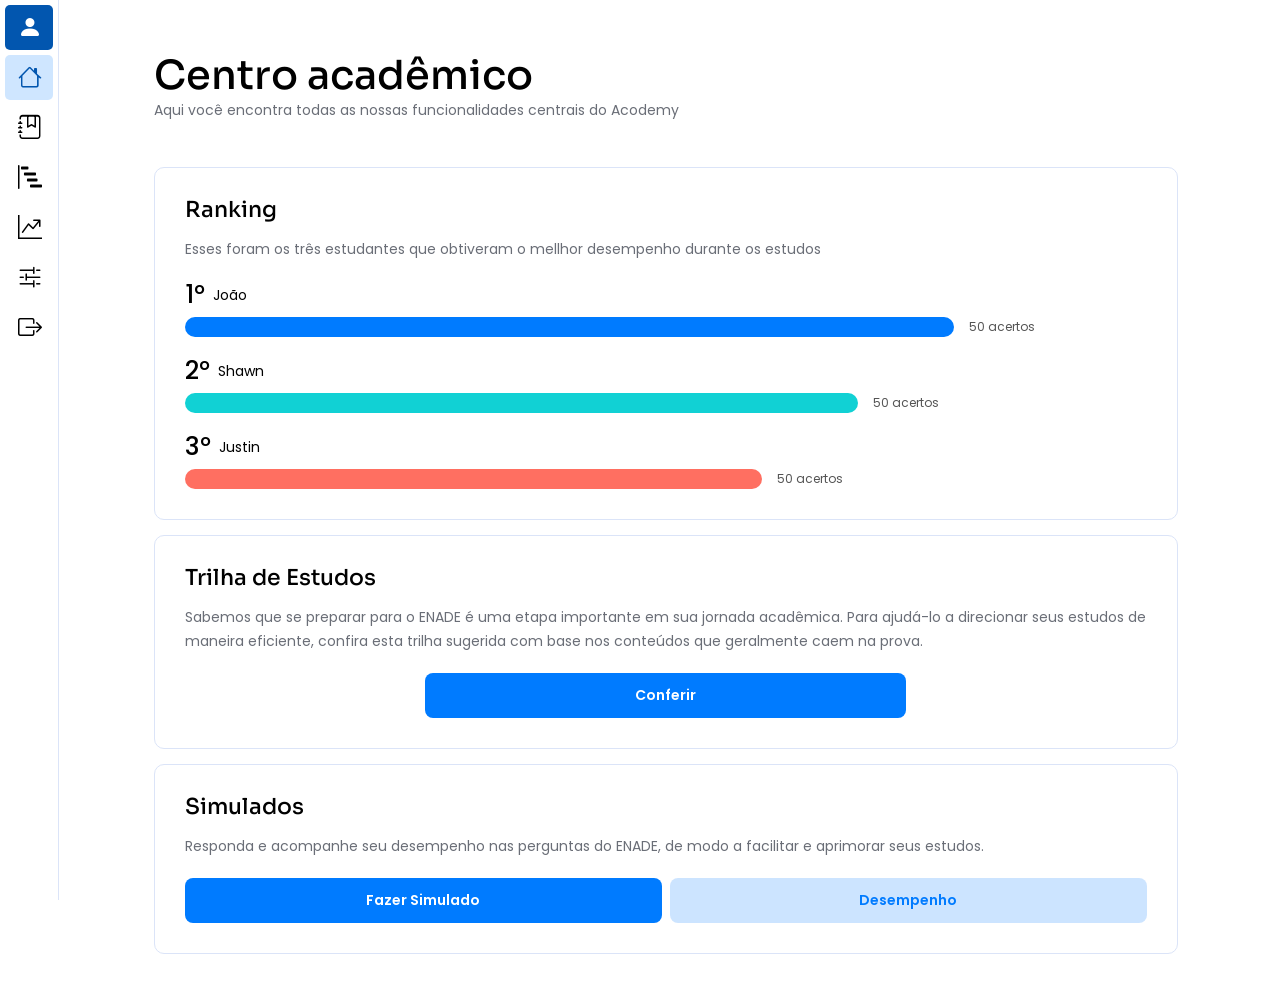
==== pages/estudante_pages/home/index.html @ 1bf79064 "13/12/2023 - 20:55" ====
<!DOCTYPE html>
<html lang="pt-br">

<head>
    <meta charset="UTF-8">
    <meta name="viewport" content="width=device-width, initial-scale=1.0">
    <link rel="stylesheet" href="style.css">
    <link rel="stylesheet" href="https://cdn.jsdelivr.net/npm/bootstrap-icons@1.11.2/font/bootstrap-icons.min.css">
    <title>Home Estudante</title>
</head>

<body>
    <nav class="menu-lateral">
        <ul>
            <li class="item-menu" id="user">
                <a href="#" style="cursor: default;">
                    <span class="icon" id="user"><i class="bi bi-person-fill"></i></span>
                    <span class="txt-link" id="user">Manuela</span>
                    <!-- aqui vai o nome do usuário que estiver logado no momento -->
                </a>
            </li>
            <li class="item-menu" id="activate">
                <a href="../home/index.php">
                    <span class="icon" id="activate"><i class="bi bi-house"></i></span>
                    <span class="txt-link" id="activate">Home</span>
                </a>
            </li>
            <li class="item-menu">
                <a href="../simulado/index.html">
                    <span class="icon"><i class="bi bi-journal-bookmark"></i></span>
                    <span class="txt-link">Simulados</span>
                </a>
            </li>
            <li class="item-menu">
                <a href="#">
                    <span class="icon"><i class="bi bi-bar-chart-steps"></i></span>
                    <span class="txt-link">Trilha</span>
                </a>
            </li>
            <li class="item-menu">
                <a href="#">
                    <span class="icon"><i class="bi bi-graph-up-arrow"></i></span>
                    <span class="txt-link">Desempenho</span>
                </a>
            </li>
            <li class="item-menu">
                <a href="#">
                    <span class="icon"><i class="bi bi-sliders2"></i></span>
                    <span class="txt-link">Configurações</span>
                </a>
            </li>
            <li class="item-menu logout">
                <a href="#">
                    <span class="icon"><i class="bi bi-box-arrow-right"></i></span>
                    <span class="txt-link">Sair</span>
                </a>
            </li>
        </ul>
    </nav>
    <main>
        <div class="text">
            <h1>Centro acadêmico</h1>
            <p class="area-description-2">Aqui você encontra todas as nossas funcionalidades centrais do Acodemy</p>
        </div>
        <div class="container-areas">
            <div class="container-child child-1">
                <div class="ranking">
                    <h1 class="area-title">Ranking</h1>
                    <p class="area-description">Esses foram os três estudantes que obtiveram o mellhor desempenho
                        durante os estudos</p>
                    <div class="result-student">
                        <div class="infos-name-result">
                            <h1>1°</h1>
                            <p>João</p>
                        </div>
                        <div class="bar">
                            <div class="progress-bar item-1"></div>
                            <p class="acertos-quantidade">50 acertos</p>
                        </div>
                    </div>
                    <div class="result-student">
                        <div class="infos-name-result">
                            <h1>2°</h1>
                            <p>Shawn</p>
                        </div>
                        <div class="bar">
                            <div class="progress-bar item-2"></div>
                            <p class="acertos-quantidade">50 acertos</p>
                        </div>
                    </div>
                    <div class="result-student">
                        <div class="infos-name-result">
                            <h1>3°</h1>
                            <p>Justin</p>
                        </div>
                        <div class="bar">
                            <div class="progress-bar item-3"></div>
                            <p class="acertos-quantidade">50 acertos</p>
                        </div>
                    </div>
                </div>
            </div>
            <div class="container-child child-2">
                <div class="provas">
                    <h1 class="area-title">Trilha de Estudos</h1>
                    <p class="area-description">Sabemos que se preparar para o ENADE é uma etapa importante em sua
                        jornada
                        acadêmica. Para ajudá-lo a direcionar seus estudos de maneira eficiente, confira esta trilha
                        sugerida
                        com base nos conteúdos que geralmente caem na prova.</p>
                    <div class="btn-container">
                        <a href="../cad_estudantes/index.html" class="btn-cad">Conferir</a>
                        <!-- ajustar esse link e deixar essa parte melhor -->
                    </div>
                </div>
                <div class="provas">
                    <h1 class="area-title">Simulados</h1>
                    <p class="area-description">Responda e acompanhe seu desempenho nas perguntas do ENADE,
                        de modo a facilitar e aprimorar seus estudos.</p>
                    <div class="btn-container">
                        <a href="../questionario/index.html" class="btn-cad">Fazer Simulado</a>
                        <a href="../resumo/index.html" class="btn-view">Desempenho</a>
                    </div>
                </div>
            </div>
        </div>
    </main>
</body>

</html>
---- pages/estudante_pages/home/style.css ----
@import url('https://fonts.googleapis.com/css2?family=Poppins:wght@400;500;600;700&family=Sora:wght@300;400;500;600;700&display=swap');

* {
    margin: 0;
    padding: 0;
}

:root {
    --blue: #007BFF;
    --turquoise: #11D1D4;
    --salmon: #FF6F61;
    --black: #1F1F1F;
    --white: #FFF;
}

html {
    scroll-behavior: smooth;
}

body {
    display: flex;
    flex-direction: column;

    background-color: #fff;
    font-family: 'Poppins', sans-serif;
    font-size: 14px;

    box-sizing: border-box;
}

nav.menu-lateral {
    /*width: 250px;*/
    width: 58px;
    height: 100%;
    background-color: var(--white);

    position: fixed;
    left: 0;

    overflow: hidden;
    transition: .5s;
    border-right: 1px solid #DBE4F8;
}

nav.menu-lateral:hover {
    width: 200px;
    box-shadow: 15px 0px 30px 0px rgba(194, 202, 218, 0.5);
}

.btn-expandir {
    width: 100%;
    padding-left: 18px;
}

.btn-expandir>i {
    color: #000;
    font-size: 24px;
    cursor: pointer;
}

ul {
    height: auto;
    list-style-type: none;
}

ul li.item-menu a {
    color: #000;
    text-decoration: none;
    font-size: 14px;
    padding: 5px 5px;
    margin-left: 8px;

    display: flex;
    align-items: center;
}

ul li.item-menu a span.txt-link {
    margin-left: 18px;
}

ul li.item-menu a span.icon>i {
    font-size: 24px;
}

ul li.item-menu {
    transition: .3s;
    margin: 5px 5px;
    border-radius: 5px;
}

#activate {
    background-color: #CFE6FF;
    color: #0256AF;
}

#user {
    background-color: #0256AF;
    color: #fff;
}

ul li.item-menu a:hover {
    color: #0256AF;
}

ul li.logout:hover{
    background-color: #ffffff;
}

ul li.logout a:hover{
    color: #FF6F61;
}

/* a partir daqui não tem nada da navbar */
main {
    padding: 50px 8%;
    display: flex;
    flex-direction: column;
}

.text h1 {
    margin-bottom: -8px;
    font-size: 40px;
    font-family: Sora;
    font-weight: 500;
}

.container-areas,
.bancos {
    display: flex;
    flex-direction: row;
    gap: 15px;
}

.container-child {
    display: flex;
    flex-direction: column;
}

.child-1 {
    width: 42%;
    height: 100%;
}

.child-2 {
    width: 58%;
    gap: 15px;
}

.ranking,
.provas,
.banco-item {
    background-color: #FFF;
    padding: 30px;
    border-radius: 10px;
    border: 1px solid #DBE4F8;
    transition: .3s;
}

.ranking:hover,
.provas:hover,
.banco-item:hover {
    box-shadow: 0px 10px 10px 0px rgba(168, 168, 168, 0.25);
}

.provas {
    height: 100%;
}

.progress-bar {
    height: 20px;
    border-radius: 20px;
}

.item-1 {
    background: var(--blue);
    width: 80%;
}

.item-2 {
    background: var(--turquoise);
    width: 70%;
}

.item-3 {
    background: var(--salmon);
    width: 60%;
}

.bar {
    display: flex;
    flex-direction: row;
    align-items: center;
    gap: 15px;
}

.acertos-quantidade {
    color: rgba(0, 0, 0, 0.67);
    font-size: 12px;
    font-style: normal;
    font-weight: 400;
}

.infos-name-result h1 {
    font-size: 25px;
    font-style: normal;
    font-weight: 500;
    line-height: 44px;
}

.infos-name-result {
    display: flex;
    flex-direction: row;
    align-items: center;
    gap: 8px;
}

.result-student {
    margin-top: 12px;
}

.provas-container {
    display: flex;
    flex-direction: row;
    justify-content: center;
    gap: 4%;
    margin-top: 10px;
}

.circle i {
    color: #11D1D4;
    font-size: 35px;
    transition: .3s;
}

.circle i:hover {
    color: #007BFF;
}

.circle {
    width: 70px;
    height: 70px;
    border-radius: 40px;
    background: rgba(17, 209, 212, 0.20);

    display: flex;
    align-items: center;
    justify-content: center;
    margin-bottom: 10px;
    cursor: pointer;
    transition: .3s;
}

.circle:hover {
    background: rgba(0, 123, 255, 0.20);
}

.item-prova {
    display: flex;
    flex-direction: column;
    align-items: center;
    justify-content: center;
}

h1.area-title {
    color: #000;
    text-align: justify;
    font-family: Sora;
    font-size: 22px;
    font-style: normal;
    font-weight: 500;
    line-height: 24px;
}

p.area-description,
p.area-description-2 {
    color: #6a6e77;
    font-family: Poppins;
    font-size: 14px;
    font-style: normal;
    font-weight: 400;
    line-height: 24px;
}

p.area-description {
    margin-top: 15px;
}

p.area-description-2 {
    margin-top: 5px;
    margin-bottom: 45px;
}

p.ano-prova {
    font-size: 16px;
    font-style: normal;
    font-weight: 600;
    line-height: 33px;
}

.item-prova a {
    color: #383B42;
    text-align: center;
    font-family: Poppins;
    font-size: 12px;
    font-style: normal;
    font-weight: 400;
    line-height: normal;
    text-decoration: none;
    transition: .3s;
}

.item-prova a:hover {
    color: var(--blue);
}

.btn-container {
    width: 100%;
    margin-top: 20px;
    gap: 8px;
    display: flex;
    flex-direction: row;
    justify-content: center;
    align-items: center;
}

a.btn-cad,
a.btn-view {
    border-radius: 8px;
    height: 45px;
    width: 50%;
    font-family: Poppins;
    cursor: pointer;
    text-decoration: none;
    font-weight: 600;

    display: flex;
    align-items: center;
    justify-content: center;
    transition: .3s;
}

a.btn-cad {
    color: var(--white);
    background: #007BFF;
}

a.btn-view {
    color: var(--blue);
    background: rgba(0, 123, 255, 0.20);
}

a.btn-cad:hover,
a.btn-view:hover {
    background: #005fc5;
    color: #fff;
}

/* responsividade */

@media screen and (min-width: 820px) and (max-width: 1310px) {
    main {
        padding: 50px 8% 50px 12%;
    }

    .container-areas {
        flex-direction: column;
    }

    .child-1, .child-2 {
        width: 100%;
        height: 100%;
    }
}

@media screen and (max-width: 819px) {
    main {
        padding: 50px 8% 50px 17%;
    }

    .container-areas, .bancos {
        flex-direction: column;
    }

    .child-1, .child-2 {
        width: 100%;
        height: 100%;
    }
}

@media screen and (min-width: 1311px) and (max-width: 1920px) and (min-height: 970px){
    main {
        padding: 0 8%;
        justify-content: center;
        height: 100vh;
    }
}

/* configurações do scroll */
body::-webkit-scrollbar {
    width: 5px;
    z-index: -1;
    overflow: scroll;
}

body::-webkit-scrollbar-track {
    background: var(--black);
}

body::-webkit-scrollbar-thumb {
    background-color: #555555;
    border-radius: 0px;
    border: 1px solid transparent;
    z-index: -1;
}
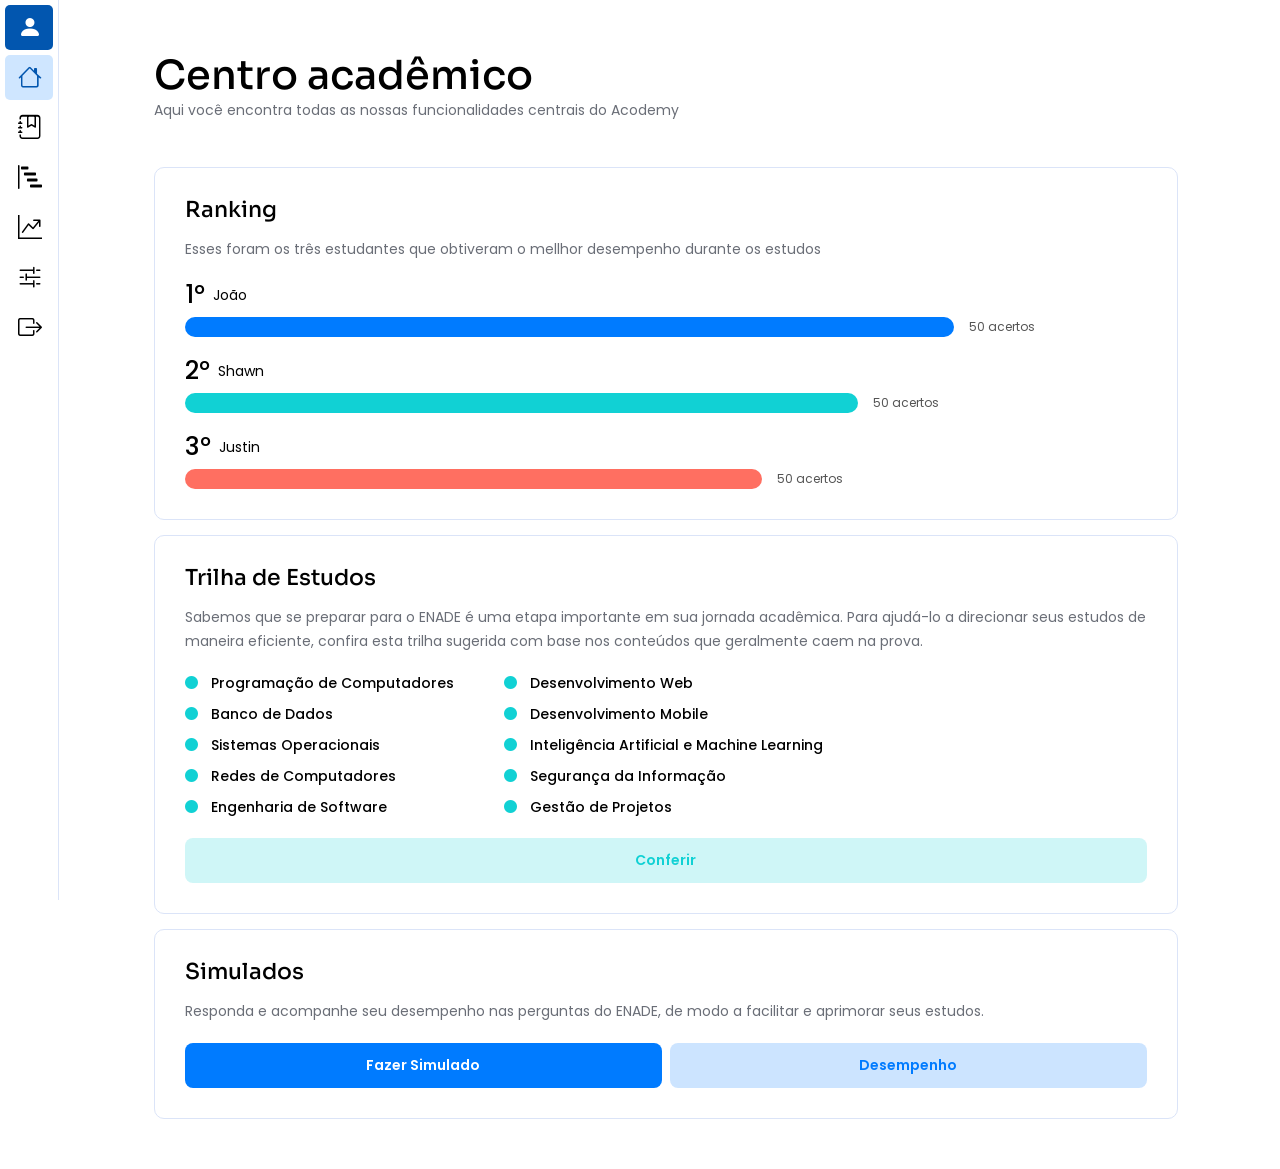
==== commit aaaa3de3: "14/12/2023 - 16:23" ====
--- a/pages/estudante_pages/home/index.html
+++ b/pages/estudante_pages/home/index.html
@@ -108,9 +108,54 @@
                         acadêmica. Para ajudá-lo a direcionar seus estudos de maneira eficiente, confira esta trilha
                         sugerida
                         com base nos conteúdos que geralmente caem na prova.</p>
-                    <div class="btn-container">
-                        <a href="../cad_estudantes/index.html" class="btn-cad">Conferir</a>
-                        <!-- ajustar esse link e deixar essa parte melhor -->
+                    <ul class="trilha">
+                        <div class="trilha-itens">
+                            <div class="trilha-row">
+                                <i class="bi bi-circle-fill"></i>
+                                <li>Programação de Computadores</li>
+                            </div>
+                            <div class="trilha-row">
+                                <i class="bi bi-circle-fill"></i>
+                                <li>Banco de Dados</li>
+                            </div>
+                            <div class="trilha-row">
+                                <i class="bi bi-circle-fill"></i>
+                                <li>Sistemas Operacionais</li>
+                            </div>
+                            <div class="trilha-row">
+                                <i class="bi bi-circle-fill"></i>
+                                <li>Redes de Computadores</li>
+                            </div>
+                            <div class="trilha-row">
+                                <i class="bi bi-circle-fill"></i>
+                                <li>Engenharia de Software</li>
+                            </div>
+                        </div>
+                        <div class="trilha-itens-2">
+                            <div class="trilha-row">
+                                <i class="bi bi-circle-fill"></i>
+                                <li>Desenvolvimento Web</li>
+                            </div>
+                            <div class="trilha-row">
+                                <i class="bi bi-circle-fill"></i>
+                                <li>Desenvolvimento Mobile</li>
+                            </div>
+                            <div class="trilha-row">
+                                <i class="bi bi-circle-fill"></i>
+                                <li>Inteligência Artificial e Machine Learning</li>
+                            </div>
+                            <div class="trilha-row">
+                                <i class="bi bi-circle-fill"></i>
+                                <li>Segurança da Informação</li>
+                            </div>
+                            <div class="trilha-row">
+                                <i class="bi bi-circle-fill"></i>
+                                <li>Gestão de Projetos</li>
+                            </div>
+                        </div>
+                    </ul>
+                    <div class="btn-container-2">
+                        <a href="../trilha/index.html" class="btn-cad-2">Conferir</a>
                     </div>
                 </div>
                 <div class="provas">
--- a/pages/estudante_pages/home/style.css
+++ b/pages/estudante_pages/home/style.css
@@ -1,414 +1,500 @@
-@import url('https://fonts.googleapis.com/css2?family=Poppins:wght@400;500;600;700&family=Sora:wght@300;400;500;600;700&display=swap');
+@import url("https://fonts.googleapis.com/css2?family=Poppins:wght@400;500;600;700&family=Sora:wght@300;400;500;600;700&display=swap");
 
 * {
-    margin: 0;
-    padding: 0;
+	margin: 0;
+	padding: 0;
 }
 
 :root {
-    --blue: #007BFF;
-    --turquoise: #11D1D4;
-    --salmon: #FF6F61;
-    --black: #1F1F1F;
-    --white: #FFF;
+	--blue: #007bff;
+	--turquoise: #11d1d4;
+	--salmon: #ff6f61;
+	--black: #1f1f1f;
+	--white: #fff;
 }
 
 html {
-    scroll-behavior: smooth;
+	scroll-behavior: smooth;
 }
 
 body {
-    display: flex;
-    flex-direction: column;
-
-    background-color: #fff;
-    font-family: 'Poppins', sans-serif;
-    font-size: 14px;
-
-    box-sizing: border-box;
+	display: flex;
+	flex-direction: column;
+
+	background-color: #fff;
+	font-family: "Poppins", sans-serif;
+	font-size: 14px;
+
+	box-sizing: border-box;
 }
 
 nav.menu-lateral {
-    /*width: 250px;*/
-    width: 58px;
-    height: 100%;
-    background-color: var(--white);
-
-    position: fixed;
-    left: 0;
-
-    overflow: hidden;
-    transition: .5s;
-    border-right: 1px solid #DBE4F8;
+	/*width: 250px;*/
+	width: 58px;
+	height: 100%;
+	background-color: var(--white);
+
+	position: fixed;
+	left: 0;
+
+	overflow: hidden;
+	transition: 0.5s;
+	border-right: 1px solid #dbe4f8;
 }
 
 nav.menu-lateral:hover {
-    width: 200px;
-    box-shadow: 15px 0px 30px 0px rgba(194, 202, 218, 0.5);
+	width: 200px;
+	box-shadow: 15px 0px 30px 0px rgba(194, 202, 218, 0.5);
 }
 
 .btn-expandir {
-    width: 100%;
-    padding-left: 18px;
-}
-
-.btn-expandir>i {
-    color: #000;
-    font-size: 24px;
-    cursor: pointer;
+	width: 100%;
+	padding-left: 18px;
+}
+
+.btn-expandir > i {
+	color: #000;
+	font-size: 24px;
+	cursor: pointer;
 }
 
 ul {
-    height: auto;
-    list-style-type: none;
+	height: auto;
+	list-style-type: none;
 }
 
 ul li.item-menu a {
-    color: #000;
-    text-decoration: none;
-    font-size: 14px;
-    padding: 5px 5px;
-    margin-left: 8px;
-
-    display: flex;
-    align-items: center;
+	color: #000;
+	text-decoration: none;
+	font-size: 14px;
+	padding: 5px 5px;
+	margin-left: 8px;
+
+	display: flex;
+	align-items: center;
 }
 
 ul li.item-menu a span.txt-link {
-    margin-left: 18px;
-}
-
-ul li.item-menu a span.icon>i {
-    font-size: 24px;
+	margin-left: 18px;
+}
+
+ul li.item-menu a span.icon > i {
+	font-size: 24px;
 }
 
 ul li.item-menu {
-    transition: .3s;
-    margin: 5px 5px;
-    border-radius: 5px;
+	transition: 0.3s;
+	margin: 5px 5px;
+	border-radius: 5px;
 }
 
 #activate {
-    background-color: #CFE6FF;
-    color: #0256AF;
+	background-color: #cfe6ff;
+	color: #0256af;
 }
 
 #user {
-    background-color: #0256AF;
-    color: #fff;
+	background-color: #0256af;
+	color: #fff;
 }
 
 ul li.item-menu a:hover {
-    color: #0256AF;
-}
-
-ul li.logout:hover{
-    background-color: #ffffff;
-}
-
-ul li.logout a:hover{
-    color: #FF6F61;
+	color: #0256af;
+}
+
+ul li.logout:hover {
+	background-color: #ffffff;
+}
+
+ul li.logout a:hover {
+	color: #ff6f61;
 }
 
 /* a partir daqui não tem nada da navbar */
 main {
-    padding: 50px 8%;
-    display: flex;
-    flex-direction: column;
+	padding: 50px 8%;
+	display: flex;
+	flex-direction: column;
 }
 
 .text h1 {
-    margin-bottom: -8px;
-    font-size: 40px;
-    font-family: Sora;
-    font-weight: 500;
+	margin-bottom: -8px;
+	font-size: 40px;
+	font-family: Sora;
+	font-weight: 500;
 }
 
 .container-areas,
 .bancos {
-    display: flex;
-    flex-direction: row;
-    gap: 15px;
+	display: flex;
+	flex-direction: row;
+	gap: 15px;
 }
 
 .container-child {
-    display: flex;
-    flex-direction: column;
+	display: flex;
+	flex-direction: column;
 }
 
 .child-1 {
-    width: 42%;
-    height: 100%;
+	width: 42%;
+	height: 100%;
 }
 
 .child-2 {
-    width: 58%;
-    gap: 15px;
+	width: 58%;
+	gap: 15px;
 }
 
 .ranking,
 .provas,
 .banco-item {
-    background-color: #FFF;
-    padding: 30px;
-    border-radius: 10px;
-    border: 1px solid #DBE4F8;
-    transition: .3s;
+	background-color: #fff;
+	padding: 30px;
+	border-radius: 10px;
+	border: 1px solid #dbe4f8;
+	transition: 0.3s;
 }
 
 .ranking:hover,
 .provas:hover,
 .banco-item:hover {
-    box-shadow: 0px 10px 10px 0px rgba(168, 168, 168, 0.25);
+	box-shadow: 0px 10px 10px 0px rgba(168, 168, 168, 0.25);
 }
 
 .provas {
-    height: 100%;
+	height: 100%;
 }
 
 .progress-bar {
-    height: 20px;
-    border-radius: 20px;
+	height: 20px;
+	border-radius: 20px;
 }
 
 .item-1 {
-    background: var(--blue);
-    width: 80%;
+	background: var(--blue);
+	width: 80%;
 }
 
 .item-2 {
-    background: var(--turquoise);
-    width: 70%;
+	background: var(--turquoise);
+	width: 70%;
 }
 
 .item-3 {
-    background: var(--salmon);
-    width: 60%;
+	background: var(--salmon);
+	width: 60%;
 }
 
 .bar {
-    display: flex;
-    flex-direction: row;
-    align-items: center;
-    gap: 15px;
+	display: flex;
+	flex-direction: row;
+	align-items: center;
+	gap: 15px;
 }
 
 .acertos-quantidade {
-    color: rgba(0, 0, 0, 0.67);
-    font-size: 12px;
-    font-style: normal;
-    font-weight: 400;
+	color: rgba(0, 0, 0, 0.67);
+	font-size: 12px;
+	font-style: normal;
+	font-weight: 400;
 }
 
 .infos-name-result h1 {
-    font-size: 25px;
-    font-style: normal;
-    font-weight: 500;
-    line-height: 44px;
+	font-size: 25px;
+	font-style: normal;
+	font-weight: 500;
+	line-height: 44px;
 }
 
 .infos-name-result {
-    display: flex;
-    flex-direction: row;
-    align-items: center;
-    gap: 8px;
+	display: flex;
+	flex-direction: row;
+	align-items: center;
+	gap: 8px;
 }
 
 .result-student {
-    margin-top: 12px;
+	margin-top: 12px;
 }
 
 .provas-container {
-    display: flex;
-    flex-direction: row;
-    justify-content: center;
-    gap: 4%;
-    margin-top: 10px;
+	display: flex;
+	flex-direction: row;
+	justify-content: center;
+	gap: 4%;
+	margin-top: 10px;
 }
 
 .circle i {
-    color: #11D1D4;
-    font-size: 35px;
-    transition: .3s;
+	color: #11d1d4;
+	font-size: 35px;
+	transition: 0.3s;
 }
 
 .circle i:hover {
-    color: #007BFF;
+	color: #007bff;
 }
 
 .circle {
-    width: 70px;
-    height: 70px;
-    border-radius: 40px;
-    background: rgba(17, 209, 212, 0.20);
-
-    display: flex;
-    align-items: center;
-    justify-content: center;
-    margin-bottom: 10px;
-    cursor: pointer;
-    transition: .3s;
+	width: 70px;
+	height: 70px;
+	border-radius: 40px;
+	background: rgba(17, 209, 212, 0.2);
+
+	display: flex;
+	align-items: center;
+	justify-content: center;
+	margin-bottom: 10px;
+	cursor: pointer;
+	transition: 0.3s;
 }
 
 .circle:hover {
-    background: rgba(0, 123, 255, 0.20);
+	background: rgba(0, 123, 255, 0.2);
 }
 
 .item-prova {
-    display: flex;
-    flex-direction: column;
-    align-items: center;
-    justify-content: center;
+	display: flex;
+	flex-direction: column;
+	align-items: center;
+	justify-content: center;
 }
 
 h1.area-title {
-    color: #000;
-    text-align: justify;
-    font-family: Sora;
-    font-size: 22px;
-    font-style: normal;
-    font-weight: 500;
-    line-height: 24px;
+	color: #000;
+	text-align: justify;
+	font-family: Sora;
+	font-size: 22px;
+	font-style: normal;
+	font-weight: 500;
+	line-height: 24px;
 }
 
 p.area-description,
 p.area-description-2 {
-    color: #6a6e77;
-    font-family: Poppins;
-    font-size: 14px;
-    font-style: normal;
-    font-weight: 400;
-    line-height: 24px;
+	color: #6a6e77;
+	font-family: Poppins;
+	font-size: 14px;
+	font-style: normal;
+	font-weight: 400;
+	line-height: 24px;
 }
 
 p.area-description {
-    margin-top: 15px;
+	margin-top: 15px;
 }
 
 p.area-description-2 {
-    margin-top: 5px;
-    margin-bottom: 45px;
+	margin-top: 5px;
+	margin-bottom: 45px;
 }
 
 p.ano-prova {
-    font-size: 16px;
-    font-style: normal;
-    font-weight: 600;
-    line-height: 33px;
+	font-size: 16px;
+	font-style: normal;
+	font-weight: 600;
+	line-height: 33px;
 }
 
 .item-prova a {
-    color: #383B42;
-    text-align: center;
-    font-family: Poppins;
-    font-size: 12px;
-    font-style: normal;
-    font-weight: 400;
-    line-height: normal;
-    text-decoration: none;
-    transition: .3s;
+	color: #383b42;
+	text-align: center;
+	font-family: Poppins;
+	font-size: 12px;
+	font-style: normal;
+	font-weight: 400;
+	line-height: normal;
+	text-decoration: none;
+	transition: 0.3s;
 }
 
 .item-prova a:hover {
-    color: var(--blue);
+	color: var(--blue);
 }
 
 .btn-container {
-    width: 100%;
-    margin-top: 20px;
-    gap: 8px;
-    display: flex;
-    flex-direction: row;
-    justify-content: center;
-    align-items: center;
+	width: 100%;
+	margin-top: 20px;
+	gap: 8px;
+	display: flex;
+	flex-direction: row;
+	justify-content: center;
+	align-items: center;
 }
 
 a.btn-cad,
 a.btn-view {
-    border-radius: 8px;
-    height: 45px;
-    width: 50%;
-    font-family: Poppins;
-    cursor: pointer;
-    text-decoration: none;
-    font-weight: 600;
-
-    display: flex;
-    align-items: center;
-    justify-content: center;
-    transition: .3s;
+	border-radius: 8px;
+	height: 45px;
+	width: 50%;
+	font-family: Poppins;
+	cursor: pointer;
+	text-decoration: none;
+	font-weight: 600;
+
+	display: flex;
+	align-items: center;
+	justify-content: center;
+	transition: 0.3s;
 }
 
 a.btn-cad {
-    color: var(--white);
-    background: #007BFF;
+	color: var(--white);
+	background: #007bff;
 }
 
 a.btn-view {
-    color: var(--blue);
-    background: rgba(0, 123, 255, 0.20);
+	color: var(--blue);
+	background: rgba(0, 123, 255, 0.2);
 }
 
 a.btn-cad:hover,
 a.btn-view:hover {
-    background: #005fc5;
-    color: #fff;
+	background: #005fc5;
+	color: #fff;
+}
+
+/* ajuste da parte da trilha */
+.trilha {
+	display: flex;
+	flex-direction: row;
+	justify-content: flex-start;
+
+	margin-top: 20px;
+	margin-bottom: 20px;
+	gap: 0px;
+}
+
+.trilha li {
+	font-weight: 500;
+	font-size: 14px;
+}
+
+.trilha-itens,
+.trilha-itens-2 {
+	display: flex;
+	flex-direction: column;
+	gap: 10px;
+}
+
+.trilha-itens-2 {
+	margin-left: 50px;
+}
+
+.trilha-row {
+	display: flex;
+	flex-direction: row;
+	align-items: center;
+	gap: 13px;
+}
+
+.trilha-row .bi {
+	font-size: 13px;
+	color: #11d1d4;
+}
+
+.btn-container-2 {
+	width: 100%;
+	margin-top: 20px;
+	gap: 8px;
+	display: flex;
+	flex-direction: row;
+	justify-content: flex-start;
+	align-items: center;
+	align-self: flex-start;
+}
+
+a.btn-cad-2 {
+	border-radius: 8px;
+	height: 45px;
+	width: 100%;
+	font-family: Poppins;
+	cursor: pointer;
+	text-decoration: none;
+	font-weight: 600;
+
+	display: flex;
+	align-items: center;
+	justify-content: center;
+	transition: 0.3s;
+
+	color: #11d1d4;
+	background: #11d1d433;
+}
+
+a.btn-cad-2:hover {
+	background: #0fbabd;
+	color: #fff;
 }
 
 /* responsividade */
 
 @media screen and (min-width: 820px) and (max-width: 1310px) {
-    main {
-        padding: 50px 8% 50px 12%;
-    }
-
-    .container-areas {
-        flex-direction: column;
-    }
-
-    .child-1, .child-2 {
-        width: 100%;
-        height: 100%;
-    }
+	main {
+		padding: 50px 8% 50px 12%;
+	}
+
+	.container-areas {
+		flex-direction: column;
+	}
+
+	.child-1,
+	.child-2 {
+		width: 100%;
+		height: 100%;
+	}
 }
 
 @media screen and (max-width: 819px) {
-    main {
-        padding: 50px 8% 50px 17%;
-    }
-
-    .container-areas, .bancos {
-        flex-direction: column;
-    }
-
-    .child-1, .child-2 {
-        width: 100%;
-        height: 100%;
-    }
-}
-
-@media screen and (min-width: 1311px) and (max-width: 1920px) and (min-height: 970px){
-    main {
-        padding: 0 8%;
-        justify-content: center;
-        height: 100vh;
-    }
+	main {
+		padding: 50px 8% 50px 17%;
+	}
+
+	.container-areas,
+	.bancos {
+		flex-direction: column;
+	}
+
+	.child-1,
+	.child-2 {
+		width: 100%;
+		height: 100%;
+	}
+
+	/* ajuste da parte da trilha */
+	.trilha {
+		flex-direction: column;
+	}
+
+	.trilha-itens-2 {
+		margin-left: 0px;
+        margin-top: 10px;
+	}
+}
+
+@media screen and (min-width: 1311px) and (max-width: 1920px) and (min-height: 970px) {
+	main {
+		padding: 0 8%;
+		justify-content: center;
+		height: 100vh;
+	}
 }
 
 /* configurações do scroll */
 body::-webkit-scrollbar {
-    width: 5px;
-    z-index: -1;
-    overflow: scroll;
+	width: 5px;
+	z-index: -1;
+	overflow: scroll;
 }
 
 body::-webkit-scrollbar-track {
-    background: var(--black);
+	background: var(--black);
 }
 
 body::-webkit-scrollbar-thumb {
-    background-color: #555555;
-    border-radius: 0px;
-    border: 1px solid transparent;
-    z-index: -1;
-}+	background-color: #555555;
+	border-radius: 0px;
+	border: 1px solid transparent;
+	z-index: -1;
+}
